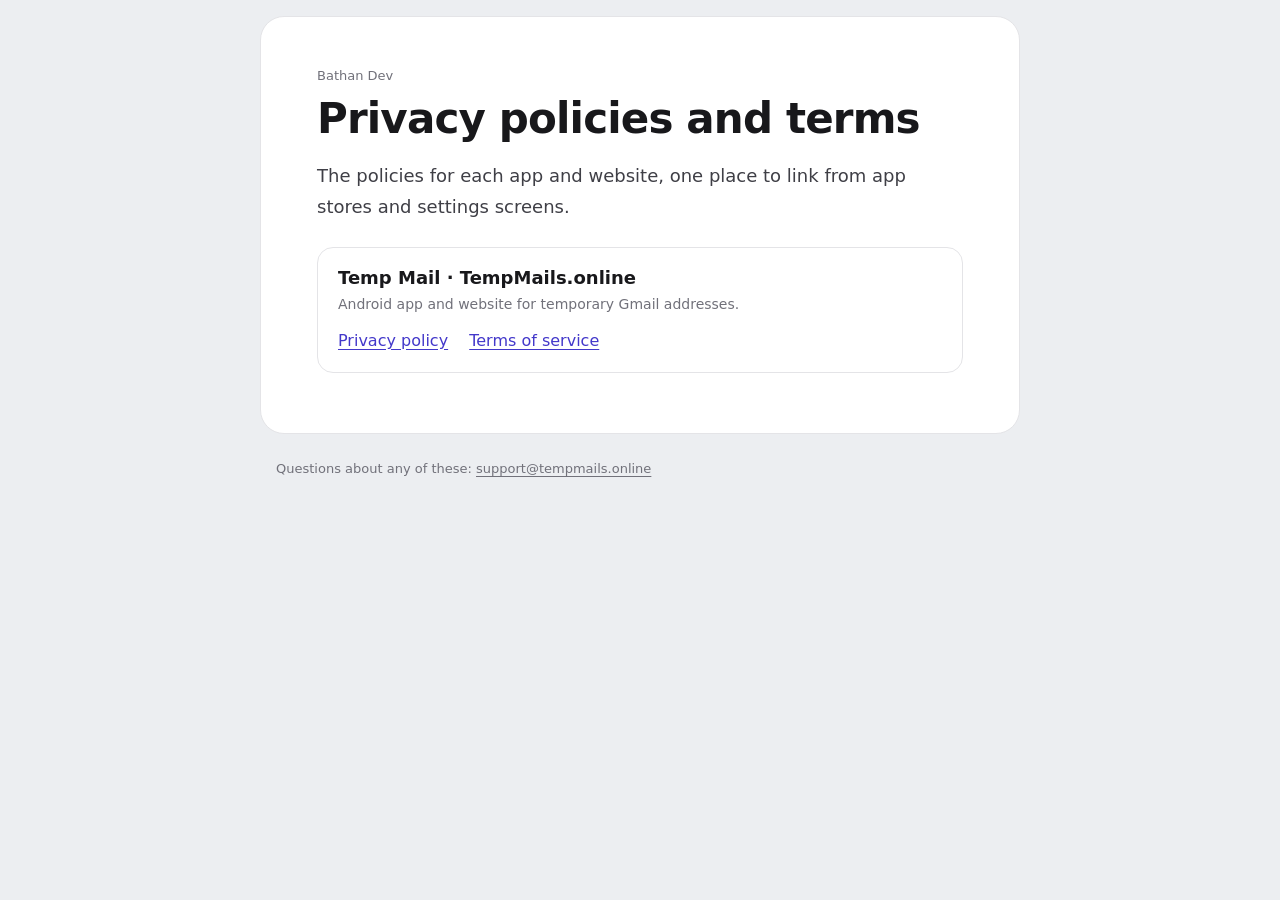
==== index.html @ b295c3d1 "Add the Temp Mail privacy policy and terms of service Same text as tempmails.online/privacy and /ter" ====
<!doctype html>
<html lang="en">
<head>
<meta charset="utf-8">
<meta name="viewport" content="width=device-width, initial-scale=1">
<title>Privacy policies and terms · Bathan Dev</title>
<meta name="description" content="Privacy policies and terms of service for the apps and websites made by Bathan Dev.">
<link rel="stylesheet" href="assets/style.css">
</head>
<body>
<main>
<p class="eyebrow">Bathan Dev</p>
<h1>Privacy policies and terms</h1>
<p class="intro">The policies for each app and website, one place to link from app stores and settings screens.</p>
<ul class="apps">
  <li>
    <h2>Temp Mail · TempMails.online</h2>
    <p>Android app and website for temporary Gmail addresses.</p>
    <a href="tempmails/privacy-policy.html">Privacy policy</a>
    <a href="tempmails/terms.html">Terms of service</a>
  </li>
</ul>
</main>
<footer><p>Questions about any of these: <a href="mailto:support@tempmails.online">support@tempmails.online</a></p></footer>
</body>
</html>
---- assets/style.css ----
/* Shared by every policy page: plain, readable, light and dark. */
:root {
  --bg: #eceef1;
  --card: #ffffff;
  --ink: #18181b;
  --text: #3f3f46;
  --muted: #71717a;
  --line: #e4e4e7;
  --link: #4338ca;
  color-scheme: light dark;
}
@media (prefers-color-scheme: dark) {
  :root {
    --bg: #111113;
    --card: #1c1c1f;
    --ink: #f4f4f5;
    --text: #d4d4d8;
    --muted: #a1a1aa;
    --line: #2e2e33;
    --link: #a5b4fc;
  }
}
* { box-sizing: border-box; }
body {
  margin: 0;
  background: var(--bg);
  color: var(--text);
  font: 16px/1.7 system-ui, -apple-system, "Segoe UI", Roboto, sans-serif;
  -webkit-text-size-adjust: 100%;
}
a { color: var(--link); text-underline-offset: 3px; }
.top {
  max-width: 760px;
  margin: 0 auto;
  padding: 20px 16px 0;
  display: flex;
  gap: 8px;
  font-size: 14px;
  color: var(--muted);
}
.top a { color: var(--muted); text-decoration: none; }
.top a:hover { color: var(--ink); }
main {
  width: min(760px, calc(100% - 24px));
  margin: 16px auto 0;
  padding: 32px 20px;
  background: var(--card);
  border: 1px solid var(--line);
  border-radius: 24px;
}
@media (min-width: 800px) { main { padding: 48px 56px; } }
.eyebrow { margin: 0; font-size: 13px; color: var(--muted); }
h1 { margin: 8px 0 0; color: var(--ink); font-size: clamp(30px, 6vw, 42px); line-height: 1.15; font-weight: 600; letter-spacing: -0.02em; }
.intro { font-size: 18px; color: var(--text); }
.updated { font-size: 14px; color: var(--muted); }
article { border-top: 1px solid var(--line); margin-top: 24px; padding-top: 8px; }
h2 { margin: 36px 0 0; color: var(--ink); font-size: 22px; line-height: 1.3; font-weight: 600; }
h2 + p { margin-top: 10px; }
ul { padding-left: 22px; }
li { margin: 6px 0; }
strong { color: var(--ink); font-weight: 600; }
footer {
  max-width: 760px;
  margin: 0 auto;
  padding: 20px 16px 40px;
  font-size: 13px;
  color: var(--muted);
}
footer p { margin: 4px 0; }
footer a { color: var(--muted); }
.apps { list-style: none; padding: 0; margin: 24px 0 0; }
.apps li { border: 1px solid var(--line); border-radius: 16px; padding: 18px 20px; margin: 12px 0; }
.apps h2 { margin: 0; font-size: 18px; }
.apps p { margin: 4px 0 10px; color: var(--muted); font-size: 14px; }
.apps a { margin-right: 16px; font-weight: 500; }
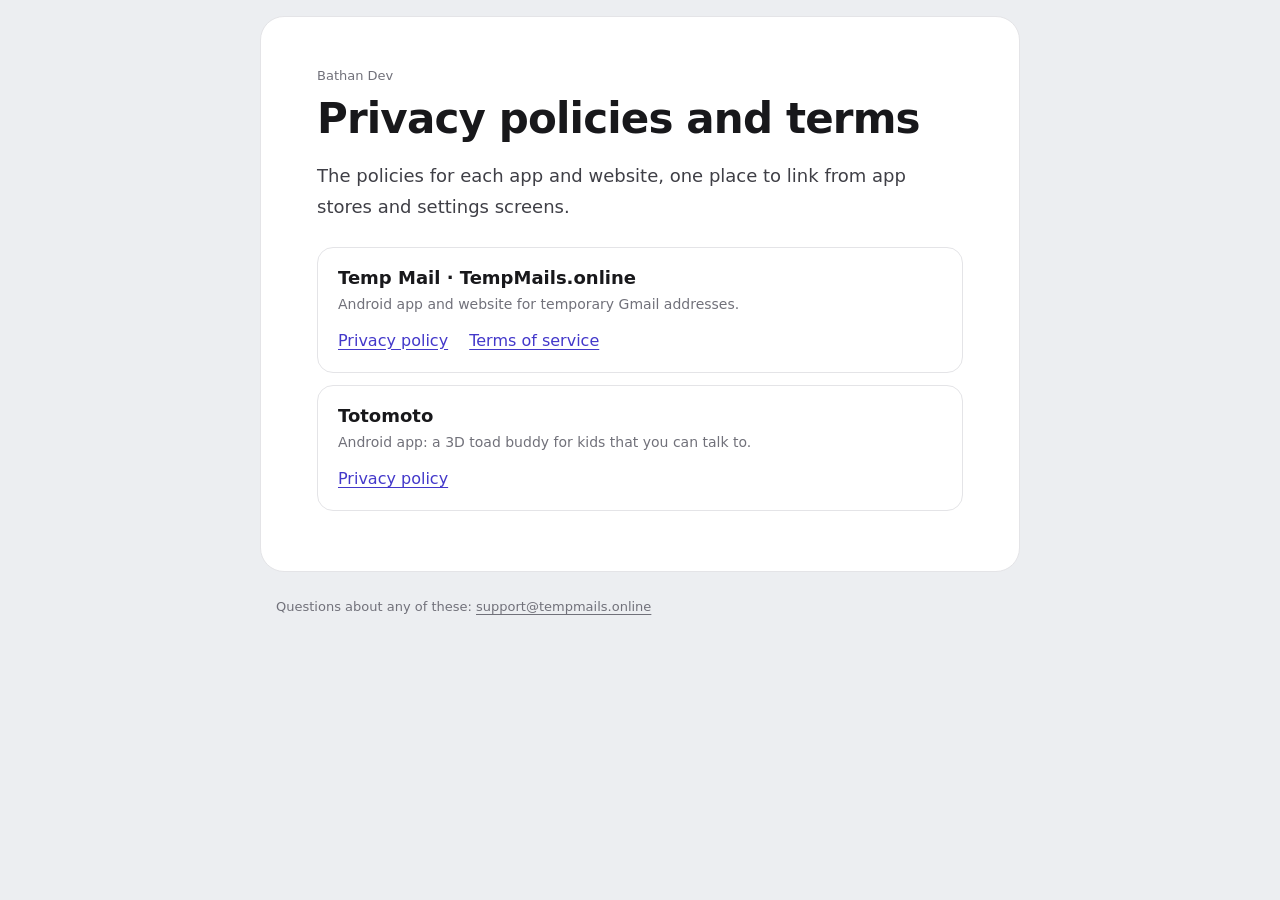
==== commit 65ab6674: "Add the Totomoto privacy policy Co-Authored-By: Claude Opus 5.5 <noreply@anthropic.com>" ====
--- a/index.html
+++ b/index.html
@@ -19,6 +19,11 @@
     <a href="tempmails/privacy-policy.html">Privacy policy</a>
     <a href="tempmails/terms.html">Terms of service</a>
   </li>
+  <li>
+    <h2>Totomoto</h2>
+    <p>Android app: a 3D toad buddy for kids that you can talk to.</p>
+    <a href="totomoto/privacy-policy.html">Privacy policy</a>
+  </li>
 </ul>
 </main>
 <footer><p>Questions about any of these: <a href="mailto:support@tempmails.online">support@tempmails.online</a></p></footer>
